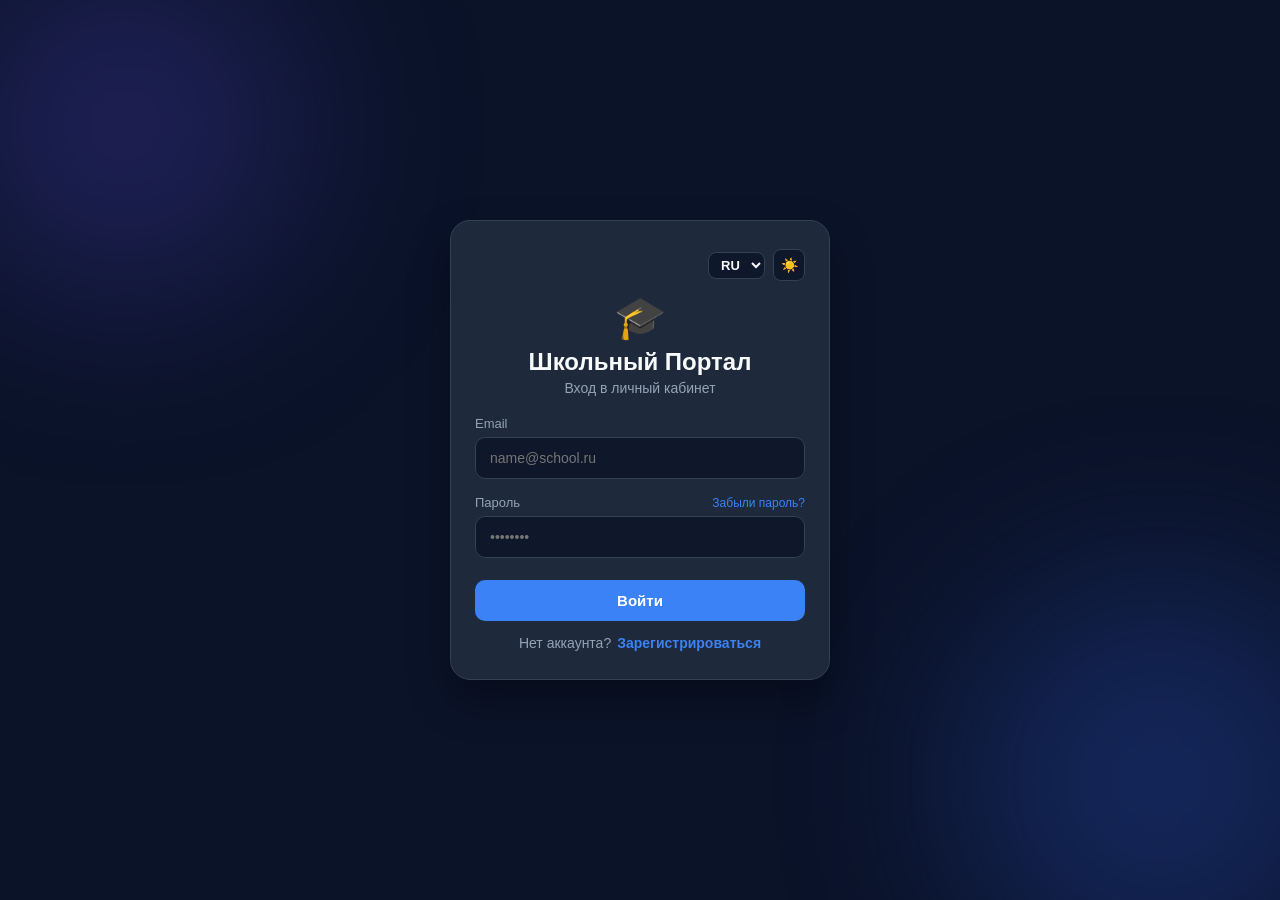
==== index.html @ 7a0bc153 "Refactor index.html for improved structure and functionality Updated the HTML structure for the scho" ====
<!DOCTYPE html>
<html lang="ru">
<head>
    <meta charset="UTF-8">
    <meta name="viewport" content="width=device-width, initial-scale=1.0">
    <title>Школьный Портал - Авторизация</title>
    <!-- Подключаем CSS файл -->
    <link rel="stylesheet" href="css/style.css">
</head>
<body class="dark-theme">

    <div class="auth-container">
        <div class="auth-card">
            
            <!-- Верхняя панель: Язык и Тема -->
            <div class="auth-top-bar">
                <select class="lang-select" id="langSelect">
                    <option value="ru">RU</option>
                    <option value="uz">UZ</option>
                </select>
                <button class="theme-toggle-btn" id="themeToggleBtn" type="button">☀️</button>
            </div>

            <!-- Блок ВХОДА -->
            <div id="loginBlock">
                <div class="auth-header">
                    <div class="academic-cap">🎓</div>
                    <h1>Школьный Портал</h1>
                    <p class="subtitle">Вход в личный кабинет</p>
                </div>

                <form class="auth-form" id="loginForm">
                    <div class="form-group">
                        <label for="loginEmail">Email</label>
                        <input type="email" id="loginEmail" class="input-text" placeholder="name@school.ru" required>
                    </div>

                    <div class="form-group">
                        <div class="label-row">
                            <label for="loginPassword">Пароль</label>
                            <a href="#" class="forgot-link">Забыли пароль?</a>
                        </div>
                        <input type="password" id="loginPassword" class="input-text" placeholder="••••••••" required>
                    </div>

                    <button type="submit" class="btn-submit">Войти</button>
                </form>

                <div class="auth-footer">
                    <span>Нет аккаунта?</span>
                    <a href="#" class="link-primary" id="showRegisterBtn">Зарегистрироваться</a>
                </div>
            </div>

            <!-- Блок РЕГИСТРАЦИИ (скрыт по умолчанию) -->
            <div id="registerBlock" class="hidden">
                <div class="auth-header">
                    <div class="academic-cap">🎓</div>
                    <h1>Школьный Портал</h1>
                    <p class="subtitle">Создайте новый аккаунт</p>
                </div>

                <form class="auth-form" id="registerForm">
                    <div class="form-group">
                        <label for="regName">Имя и Фамилия</label>
                        <input type="text" id="regName" class="input-text" placeholder="Иван Иванов" required>
                    </div>

                    <div class="form-group">
                        <label for="regEmail">Email</label>
                        <input type="email" id="regEmail" class="input-text" placeholder="name@school.ru" required>
                    </div>

                    <div class="form-group">
                        <label for="regPassword">Пароль</label>
                        <input type="password" id="regPassword" class="input-text" placeholder="••••••••" required>
                    </div>

                    <div class="form-group">
                        <label for="regRole">Ваша роль</label>
                        <select id="regRole" class="input-select select-role" required>
                            <option value="" disabled selected>Выберите вашу роль</option>
                            <option value="student">Ученик</option>
                            <option value="teacher">Учитель</option>
                        </select>
                    </div>

                    <button type="submit" class="btn-submit">Зарегистрироваться</button>
                </form>

                <div class="auth-footer">
                    <span>Уже есть аккаунт?</span>
                    <a href="#" class="link-primary" id="showLoginBtn">Войти</a>
                </div>
            </div>

        </div>
    </div>

</body>
</html>
---- css/style.css ----
/* ==========================================================================
   1. Переменные и система тем
   ========================================================================== */
body.light-theme {
    --bg-main: #f0f4f9;
    --gradient-1: #6366f1;
    --gradient-2: #3b82f6;
    --gradient-3: #93c5fd;
    --card-bg: rgba(255, 255, 255, 0.88);
    --card-border: rgba(255, 255, 255, 0.6);
    --text-main: #0f172a;
    --text-muted: #64748b;
    --accent-blue: #2563eb;
    --accent-hover: #1d4ed8;
    --holiday-red: #e11d48;
    --pill-bg: #ffffff;
    --input-bg: #f8fafc;
    --shadow: 0 20px 40px rgba(15, 23, 42, 0.08);
}

body.dark-theme {
    --bg-main: #0b1329;
    --gradient-1: #312e81;
    --gradient-2: #1e3a8a;
    --gradient-3: #1e1b4b;
    --card-bg: #1e293b;
    --card-border: #334155;
    --text-main: #f8fafc;
    --text-muted: #94a3b8;
    --accent-blue: #3b82f6;
    --accent-hover: #60a5fa;
    --holiday-red: #fb7185;
    --pill-bg: #1e293b;
    --input-bg: #0f172a;
    --shadow: 0 20px 40px rgba(0, 0, 0, 0.35);
}

/* ==========================================================================
   2. Базовые сбросы
   ========================================================================== */
* {
    box-sizing: border-box;
    margin: 0;
    padding: 0;
    font-family: -apple-system, BlinkMacSystemFont, "Segoe UI", Roboto, sans-serif;
}

body {
    background-color: var(--bg-main);
    color: var(--text-main);
    min-height: 100vh;
    display: flex;
    justify-content: center;
    align-items: center;
    position: relative;
    overflow-x: hidden;
    transition: background-color 0.3s ease, color 0.3s ease;
}

/* Фон с размытыми кругами */
body::before,
body::after {
    content: '';
    position: fixed;
    border-radius: 50%;
    filter: blur(90px);
    z-index: -1;
    opacity: 0.5;
}

body::before {
    width: 350px;
    height: 350px;
    background: var(--gradient-1);
    top: -50px;
    left: -50px;
}

body::after {
    width: 400px;
    height: 400px;
    background: var(--gradient-2);
    bottom: -80px;
    right: -80px;
}

.hidden { 
    display: none !important; 
}

/* ==========================================================================
   3. Страница Авторизации / Регистрации
   ========================================================================== */
.auth-container {
    width: 100%;
    max-width: 420px;
    padding: 20px;
}

.auth-card {
    background: var(--card-bg);
    border: 1px solid var(--card-border);
    border-radius: 20px;
    padding: 28px 24px;
    box-shadow: var(--shadow);
    backdrop-filter: blur(16px);
    -webkit-backdrop-filter: blur(16px);
    transition: background 0.3s ease, border-color 0.3s ease;
}

/* Верхняя панель (Переключатель языков и темы) */
.auth-top-bar {
    display: flex;
    justify-content: flex-end;
    align-items: center;
    gap: 8px;
    margin-bottom: 12px;
}

.lang-select {
    background: var(--input-bg);
    color: var(--text-main);
    border: 1px solid var(--card-border);
    border-radius: 8px;
    padding: 4px 8px;
    font-size: 13px;
    font-weight: 600;
    outline: none;
    cursor: pointer;
}

.theme-btn, .theme-toggle-btn {
    background: var(--input-bg);
    border: 1px solid var(--card-border);
    border-radius: 8px;
    width: 32px;
    height: 32px;
    display: flex;
    align-items: center;
    justify-content: center;
    cursor: pointer;
    font-size: 14px;
    color: var(--text-main);
    transition: background 0.2s;
}

.theme-btn:hover, .theme-toggle-btn:hover {
    opacity: 0.8;
}

/* Заголовок авторизации */
.auth-header {
    text-align: center;
    margin-bottom: 20px;
}

.academic-cap, .school-logo {
    font-size: 42px;
    margin-bottom: 6px;
}

.auth-header h1, .auth-header h2 {
    font-size: 24px;
    font-weight: 700;
    margin-bottom: 4px;
    color: var(--text-main);
}

.subtitle, .auth-header p {
    color: var(--text-muted);
    font-size: 14px;
}

/* Формы и Поля ввода */
.auth-form {
    display: flex;
    flex-direction: column;
    gap: 16px;
}

.form-group {
    display: flex;
    flex-direction: column;
    gap: 6px;
}

.form-group label {
    font-size: 13px;
    color: var(--text-muted);
    font-weight: 500;
}

.label-with-link, .label-row {
    display: flex;
    justify-content: space-between;
    align-items: center;
}

.forgot-link, .link-secondary {
    color: var(--accent-blue);
    font-size: 12px;
    text-decoration: none;
}

.forgot-link:hover, .link-secondary:hover {
    text-decoration: underline;
}

.input-text, .input-select, select.select-role {
    width: 100%;
    padding: 12px 14px;
    background: var(--input-bg);
    border: 1px solid var(--card-border);
    border-radius: 10px;
    color: var(--text-main);
    font-size: 14px;
    outline: none;
    transition: border-color 0.2s, box-shadow 0.2s;
}

.input-text:focus, .input-select:focus, select.select-role:focus {
    border-color: var(--accent-blue);
    box-shadow: 0 0 0 3px rgba(59, 130, 246, 0.2);
}

/* Кнопка */
.btn-submit, .btn-primary {
    width: 100%;
    padding: 12px;
    background-color: var(--accent-blue);
    color: #ffffff;
    font-size: 15px;
    font-weight: 700;
    border: none;
    border-radius: 10px;
    cursor: pointer;
    text-align: center;
    transition: background 0.2s, transform 0.1s;
    margin-top: 6px;
}

.btn-submit:hover, .btn-primary:hover {
    background-color: var(--accent-hover);
}

.btn-submit:active, .btn-primary:active {
    transform: scale(0.98);
}

/* Подвал формы */
.auth-footer, .auth-toggle {
    text-align: center;
    margin-top: 14px;
    font-size: 14px;
    color: var(--text-muted);
    display: flex;
    justify-content: center;
    gap: 6px;
}

.auth-footer a, .link-primary {
    color: var(--accent-blue);
    text-decoration: none;
    font-weight: 600;
}

.auth-footer a:hover, .link-primary:hover {
    text-decoration: underline;
}

/* Ошибки и уведомления */
.auth-message {
    padding: 12px;
    border-radius: 10px;
    font-size: 13px;
    text-align: center;
    margin-bottom: 16px;
    font-weight: 500;
}

.auth-message.error {
    background: rgba(239, 68, 68, 0.15);
    border: 1px solid #ef4444;
    color: #fca5a5;
}

.auth-message.success {
    background: rgba(34, 197, 94, 0.15);
    border: 1px solid #22c55e;
    color: #86efac;
}

/* ==========================================================================
   4. Главный Лейаут Приложения (Дашборд)
   ========================================================================== */
.app-layout {
    width: 100%;
    max-width: 650px;
    min-height: 100vh;
    background: var(--card-bg);
    backdrop-filter: blur(16px);
    -webkit-backdrop-filter: blur(16px);
    display: flex;
    flex-direction: column;
    box-shadow: var(--shadow);
    border-left: 1px solid var(--card-border);
    border-right: 1px solid var(--card-border);
}

.app-header {
    padding: 20px 24px;
    display: flex;
    justify-content: space-between;
    align-items: center;
    border-bottom: 1px solid var(--card-border);
}

.user-profile {
    display: flex;
    align-items: center;
    gap: 14px;
}

.avatar {
    width: 48px;
    height: 48px;
    border-radius: 50%;
    background: var(--accent-blue);
    color: #fff;
    display: flex;
    align-items: center;
    justify-content: center;
    font-weight: bold;
    font-size: 1.1rem;
}

.user-details h2 { font-size: 1.2rem; }
.role-badge { font-size: 0.85rem; color: var(--text-muted); }

.header-actions {
    display: flex;
    align-items: center;
    gap: 12px;
}

.lang-dropdown {
    padding: 6px 10px;
    border-radius: 10px;
    border: 1px solid var(--card-border);
    background: var(--input-bg);
    color: var(--text-main);
    cursor: pointer;
    font-weight: bold;
    font-size: 0.9rem;
    outline: none;
}

.icon-btn {
    border: none;
    background: none;
    font-size: 1.3rem;
    cursor: pointer;
}

/* Календарь */
.calendar-section {
    padding: 20px 24px;
    border-bottom: 1px solid var(--card-border);
}

.calendar-header {
    display: flex;
    justify-content: space-between;
    align-items: center;
    margin-bottom: 16px;
    padding: 0 8px;
}

.nav-arrow-btn {
    background: rgba(37, 99, 235, 0.1);
    color: var(--accent-blue);
    border: 1px solid var(--card-border);
    font-size: 1.6rem;
    font-weight: bold;
    width: 42px;
    height: 42px;
    border-radius: 50%;
    cursor: pointer;
    display: flex;
    align-items: center;
    justify-content: center;
    transition: all 0.2s ease;
}

.nav-arrow-btn:hover {
    background: var(--accent-blue);
    color: #ffffff;
}

.calendar-days {
    display: flex;
    justify-content: space-between;
    align-items: center;
    margin-bottom: 18px;
}

.day-col {
    display: flex;
    flex-direction: column;
    align-items: center;
    gap: 8px;
    width: 40px;
    cursor: pointer;
}

.day-name { font-size: 0.95rem; color: var(--text-muted); }
.day-num { font-size: 1.15rem; font-weight: 600; color: var(--text-main); }

.day-num.is-red,
.day-col .day-num.is-red {
    color: var(--holiday-red);
    font-weight: 700;
}

.day-col.active .day-num {
    background: var(--accent-blue);
    color: #ffffff;
    width: 40px;
    height: 40px;
    border-radius: 50%;
    display: flex;
    align-items: center;
    justify-content: center;
    font-weight: bold;
    box-shadow: 0 4px 10px rgba(37, 99, 235, 0.3);
}

.calendar-controls {
    display: flex;
    justify-content: space-between;
    align-items: center;
}

.cal-pill {
    background: var(--pill-bg);
    border: 1px solid var(--card-border);
    padding: 10px 20px;
    border-radius: 14px;
    font-weight: 600;
    color: var(--text-main);
    cursor: pointer;
    box-shadow: 0 2px 6px rgba(0,0,0,0.04);
}

/* Контент и Карточки */
.app-content {
    flex: 1;
    padding: 24px;
    padding-bottom: 90px;
}

.card-list {
    display: flex;
    flex-direction: column;
    gap: 14px;
}

.card {
    background: var(--pill-bg);
    padding: 18px;
    border-radius: 18px;
    border: 1px solid var(--card-border);
}

.lesson-card, .grade-card {
    display: flex;
    align-items: center;
    gap: 16px;
}

.lesson-num {
    width: 36px;
    height: 36px;
    background: var(--input-bg);
    color: var(--accent-blue);
    border-radius: 50%;
    display: flex;
    align-items: center;
    justify-content: center;
    font-weight: bold;
}

.grade-badge {
    width: 44px;
    height: 44px;
    border-radius: 50%;
    background: var(--accent-blue);
    color: #ffffff;
    display: flex;
    align-items: center;
    justify-content: center;
    font-size: 1.2rem;
    font-weight: bold;
}

.grade-badge.status-b { background-color: #f59e0b; color: #ffffff; }
.grade-badge.status-p { background-color: #ef4444; color: #ffffff; }

.grade-reason, .grade-date {
    font-size: 0.85rem;
    color: var(--text-muted);
}

/* Нижнее меню */
.bottom-nav {
    position: fixed;
    bottom: 0;
    width: 100%;
    max-width: 650px;
    height: 70px;
    background: var(--card-bg);
    backdrop-filter: blur(16px);
    -webkit-backdrop-filter: blur(16px);
    border-top: 1px solid var(--card-border);
    display: flex;
    justify-content: space-around;
    align-items: center;
}

.nav-item {
    border: none;
    background: none;
    display: flex;
    flex-direction: column;
    align-items: center;
    gap: 4px;
    color: var(--text-muted);
    cursor: pointer;
}

.nav-item.active { color: var(--accent-blue); }

@media (min-width: 768px) {
    .app-layout {
        min-height: calc(100vh - 40px);
        margin: 20px auto;
        border-radius: 24px;
        overflow: hidden;
        border: 1px solid var(--card-border);
    }
    .bottom-nav {
        max-width: 650px;
        border-radius: 0 0 24px 24px;
    }
}
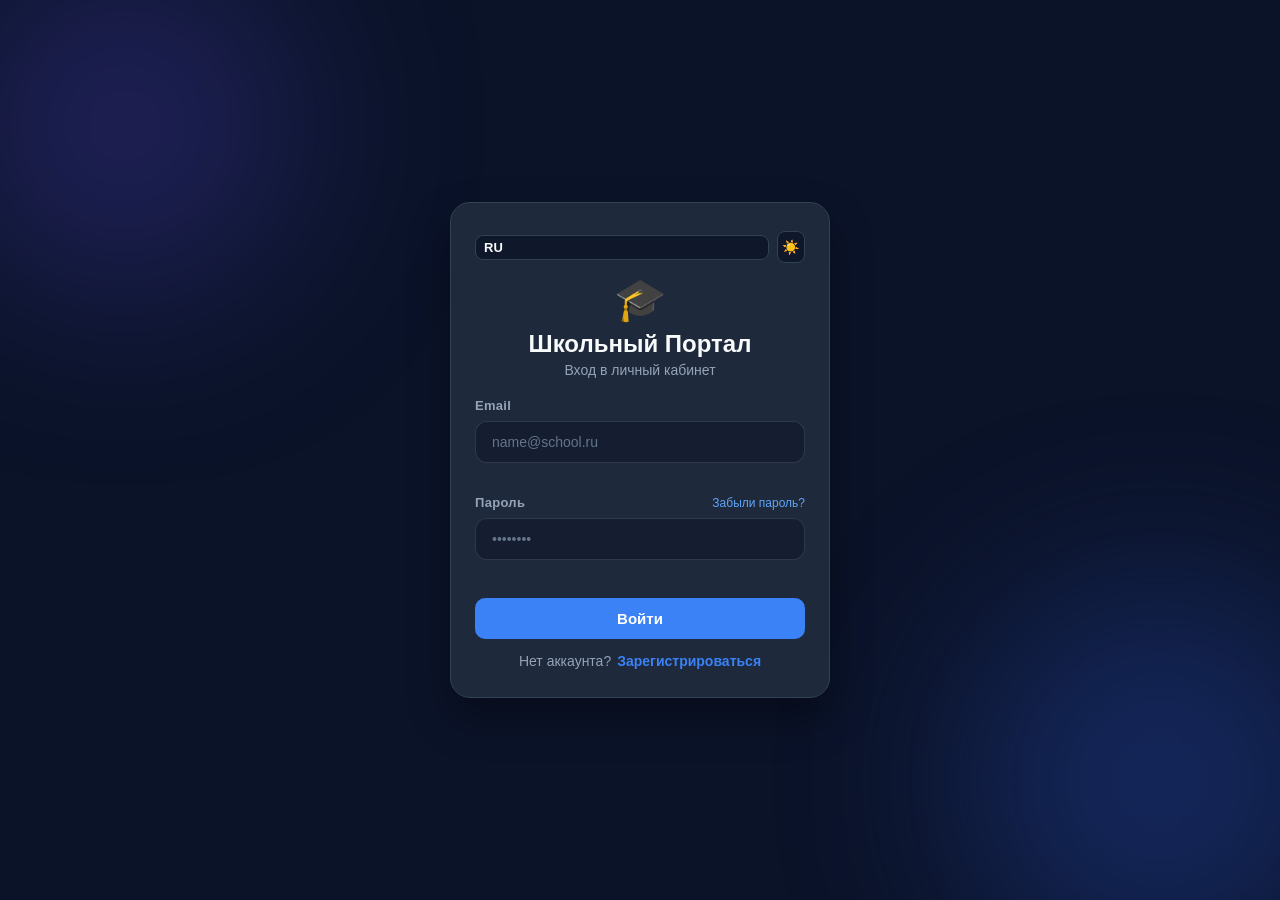
==== commit f54e37ea: "Fix HTML formatting and add JavaScript inclusion" ====
--- a/index.html
+++ b/index.html
@@ -97,5 +97,7 @@
         </div>
     </div>
 
+<!-- Подключаем JavaScript перед закрытием body -->
+    <script src="script.js"></script>
 </body>
 </html>
--- a/css/style.css
+++ b/css/style.css
@@ -553,3 +553,98 @@
         border-radius: 0 0 24px 24px;
     }
 }
+/* ==========================================================================
+   Дизайн полей ввода (Input, Select, Label)
+   ========================================================================== */
+
+/* 1. Обёртка поля и подпись (Label) */
+.form-group {
+    display: flex;
+    flex-direction: column;
+    gap: 8px;
+    margin-bottom: 16px;
+    text-align: left;
+}
+
+.form-group label {
+    font-size: 13px;
+    font-weight: 600;
+    color: #94a3b8; /* Приятный серый цвет */
+    letter-spacing: 0.3px;
+}
+
+/* Строка с Забыли пароль? */
+.label-row {
+    display: flex;
+    justify-content: space-between;
+    align-items: center;
+}
+
+.forgot-link {
+    font-size: 12px;
+    color: #60a5fa;
+    text-decoration: none;
+    font-weight: 500;
+    transition: color 0.2s ease;
+}
+
+.forgot-link:hover {
+    color: #93c5fd;
+    text-decoration: underline;
+}
+
+/* 2. Стиль самих полей (Input & Select) */
+input[type="text"],
+input[type="email"],
+input[type="password"],
+select {
+    width: 100%;
+    padding: 12px 16px;
+    background-color: rgba(15, 23, 42, 0.6); /* Полупрозрачный темный фон */
+    border: 1px solid rgba(255, 255, 255, 0.12); /* Тонкая аккуратная рамка */
+    border-radius: 12px;
+    color: #f8fafc; /* Светлый текст */
+    font-size: 14px;
+    outline: none;
+    box-sizing: border-box;
+    transition: all 0.25s ease;
+}
+
+/* Стиль плейсхолдера (подсказки внутри) */
+input::placeholder {
+    color: #64748b;
+}
+
+/* 3. Эффект при клике / фокусе */
+input[type="text"]:focus,
+input[type="email"]:focus,
+input[type="password"]:focus,
+select:focus {
+    border-color: #3b82f6; /* Синяя рамка при клике */
+    background-color: rgba(15, 23, 42, 0.85);
+    box-shadow: 0 0 0 4px rgba(59, 130, 246, 0.25); /* Мягкое свечение */
+}
+
+/* 4. Исправление уродливого автозаполнения браузера (Autofill Fix) */
+input:-webkit-autofill,
+input:-webkit-autofill:hover, 
+input:-webkit-autofill:focus {
+    -webkit-text-fill-color: #f8fafc !important;
+    -webkit-box-shadow: 0 0 0px 1000px #0f172a inset !important;
+    transition: background-color 5000s ease-in-out 0s;
+}
+
+/* 5. Стиль для выпадающего списка (Select) */
+select {
+    cursor: pointer;
+    appearance: none; /* Убираем стандартную стрелку браузера */
+    background-image: url("data:image/svg+xml,%3Csvg xmlns='http://www.w3.org/2000/svg' width='16' height='16' viewBox='0 0 24 24' fill='none' stroke='%94a3b8' stroke-width='2' stroke-linecap='round' stroke-linejoin='round'%3E%3Cpolyline points='6 9 12 15 18 9'%3E%3C/polyline%3E%3C/svg%3E");
+    background-repeat: no-repeat;
+    background-position: right 14px center;
+    padding-right: 40px;
+}
+
+select option {
+    background-color: #0f172a;
+    color: #f8fafc;
+}
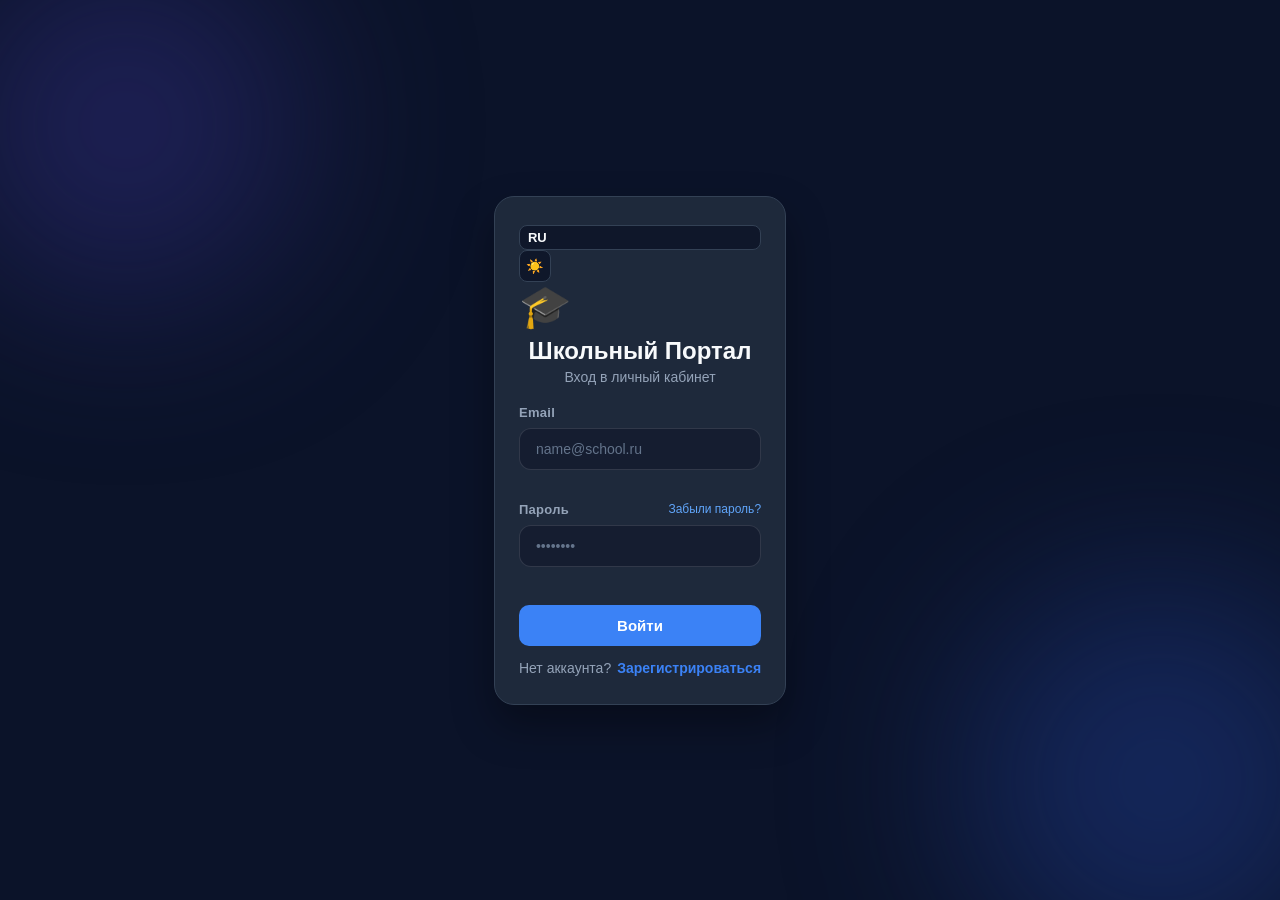
==== commit b353855a: "Update index.html" ====
--- a/index.html
+++ b/index.html
@@ -3,101 +3,220 @@
 <head>
     <meta charset="UTF-8">
     <meta name="viewport" content="width=device-width, initial-scale=1.0">
-    <title>Школьный Портал - Авторизация</title>
-    <!-- Подключаем CSS файл -->
+    <title>Школьный Портал</title>
     <link rel="stylesheet" href="css/style.css">
 </head>
 <body class="dark-theme">
 
-    <div class="auth-container">
-        <div class="auth-card">
-            
-            <!-- Верхняя панель: Язык и Тема -->
-            <div class="auth-top-bar">
-                <select class="lang-select" id="langSelect">
-                    <option value="ru">RU</option>
-                    <option value="uz">UZ</option>
-                </select>
-                <button class="theme-toggle-btn" id="themeToggleBtn" type="button">☀️</button>
-            </div>
-
-            <!-- Блок ВХОДА -->
-            <div id="loginBlock">
-                <div class="auth-header">
-                    <div class="academic-cap">🎓</div>
-                    <h1>Школьный Портал</h1>
-                    <p class="subtitle">Вход в личный кабинет</p>
-                </div>
-
-                <form class="auth-form" id="loginForm">
-                    <div class="form-group">
-                        <label for="loginEmail">Email</label>
-                        <input type="email" id="loginEmail" class="input-text" placeholder="name@school.ru" required>
+    <div class="auth-card">
+        <!-- Верхняя панель: Переключатель языка и темы -->
+        <div class="top-bar">
+            <select id="langSelect" class="lang-select">
+                <option value="ru">RU</option>
+                <option value="uz">UZ</option>
+                <option value="en">EN</option>
+            </select>
+            <button id="themeToggle" class="theme-btn" type="button">☀️</button>
+        </div>
+
+        <!-- Иконка шапки -->
+        <div class="academic-cap">🎓</div>
+
+        <!-- ================= БЛОК ВХОДА ================= -->
+        <div id="loginBlock">
+            <div class="auth-header">
+                <h1 id="loginTitle">Школьный Портал</h1>
+                <p id="loginSubtitle" class="subtitle">Вход в личный кабинет</p>
+            </div>
+
+            <form id="loginForm" class="auth-form">
+                <div class="form-group">
+                    <label id="lblLoginEmail" for="loginEmail">Email</label>
+                    <input type="email" id="loginEmail" placeholder="name@school.ru" required>
+                </div>
+
+                <div class="form-group">
+                    <div class="label-row">
+                        <label id="lblLoginPassword" for="loginPassword">Пароль</label>
+                        <a href="#" id="forgotLink" class="forgot-link">Забыли пароль?</a>
                     </div>
-
-                    <div class="form-group">
-                        <div class="label-row">
-                            <label for="loginPassword">Пароль</label>
-                            <a href="#" class="forgot-link">Забыли пароль?</a>
-                        </div>
-                        <input type="password" id="loginPassword" class="input-text" placeholder="••••••••" required>
-                    </div>
-
-                    <button type="submit" class="btn-submit">Войти</button>
-                </form>
-
-                <div class="auth-footer">
-                    <span>Нет аккаунта?</span>
-                    <a href="#" class="link-primary" id="showRegisterBtn">Зарегистрироваться</a>
-                </div>
-            </div>
-
-            <!-- Блок РЕГИСТРАЦИИ (скрыт по умолчанию) -->
-            <div id="registerBlock" class="hidden">
-                <div class="auth-header">
-                    <div class="academic-cap">🎓</div>
-                    <h1>Школьный Портал</h1>
-                    <p class="subtitle">Создайте новый аккаунт</p>
-                </div>
-
-                <form class="auth-form" id="registerForm">
-                    <div class="form-group">
-                        <label for="regName">Имя и Фамилия</label>
-                        <input type="text" id="regName" class="input-text" placeholder="Иван Иванов" required>
-                    </div>
-
-                    <div class="form-group">
-                        <label for="regEmail">Email</label>
-                        <input type="email" id="regEmail" class="input-text" placeholder="name@school.ru" required>
-                    </div>
-
-                    <div class="form-group">
-                        <label for="regPassword">Пароль</label>
-                        <input type="password" id="regPassword" class="input-text" placeholder="••••••••" required>
-                    </div>
-
-                    <div class="form-group">
-                        <label for="regRole">Ваша роль</label>
-                        <select id="regRole" class="input-select select-role" required>
-                            <option value="" disabled selected>Выберите вашу роль</option>
-                            <option value="student">Ученик</option>
-                            <option value="teacher">Учитель</option>
-                        </select>
-                    </div>
-
-                    <button type="submit" class="btn-submit">Зарегистрироваться</button>
-                </form>
-
-                <div class="auth-footer">
-                    <span>Уже есть аккаунт?</span>
-                    <a href="#" class="link-primary" id="showLoginBtn">Войти</a>
-                </div>
-            </div>
-
+                    <input type="password" id="loginPassword" placeholder="••••••••" required>
+                </div>
+
+                <button type="submit" id="btnLogin" class="btn-primary">Войти</button>
+            </form>
+
+            <div class="auth-footer">
+                <span id="noAccountText">Нет аккаунта?</span>
+                <a href="#" id="toRegisterLink" class="link-action">Зарегистрироваться</a>
+            </div>
+        </div>
+
+        <!-- ================= БЛОК РЕГИСТРАЦИИ ================= -->
+        <div id="registerBlock" class="hidden">
+            <div class="auth-header">
+                <h1 id="regTitle">Школьный Портал</h1>
+                <p id="regSubtitle" class="subtitle">Создайте новый аккаунт</p>
+            </div>
+
+            <form id="registerForm" class="auth-form">
+                <div class="form-group">
+                    <label id="lblRegName" for="regName">Имя и Фамилия</label>
+                    <input type="text" id="regName" placeholder="Иван Иванов" required>
+                </div>
+
+                <div class="form-group">
+                    <label id="lblRegEmail" for="regEmail">Email</label>
+                    <input type="email" id="regEmail" placeholder="name@school.ru" required>
+                </div>
+
+                <div class="form-group">
+                    <label id="lblRegPassword" for="regPassword">Пароль</label>
+                    <input type="password" id="regPassword" placeholder="••••••••" required>
+                </div>
+
+                <div class="form-group">
+                    <label id="lblRegRole" for="regRole">Ваша роль</label>
+                    <select id="regRole" required>
+                        <option value="" disabled selected id="optRoleDefault">Выберите вашу роль</option>
+                        <option value="student" id="optRoleStudent">Ученик</option>
+                        <option value="teacher" id="optRoleTeacher">Учитель</option>
+                    </select>
+                </div>
+
+                <button type="submit" id="btnRegister" class="btn-primary">Зарегистрироваться</button>
+            </form>
+
+            <div class="auth-footer">
+                <span id="hasAccountText">Уже есть аккаунт?</span>
+                <a href="#" id="toLoginLink" class="link-action">Войти</a>
+            </div>
         </div>
     </div>
 
-<!-- Подключаем JavaScript перед закрытием body -->
-    <script src="script.js"></script>
+    <!-- Встроенная логика переключений и языков (без ошибки 404) -->
+    <script>
+        const translations = {
+            ru: {
+                loginSubtitle: "Вход в личный кабинет",
+                regSubtitle: "Создайте новый аккаунт",
+                lblEmail: "Email",
+                lblPassword: "Пароль",
+                forgot: "Забыли пароль?",
+                btnLogin: "Войти",
+                noAccount: "Нет аккаунта?",
+                toRegister: "Зарегистрироваться",
+                lblName: "Имя и Фамилия",
+                lblRole: "Ваша роль",
+                optRoleDefault: "Выберите вашу роль",
+                optRoleStudent: "Ученик",
+                optRoleTeacher: "Учитель",
+                btnRegister: "Зарегистрироваться",
+                hasAccount: "Уже есть аккаунт?",
+                toLogin: "Войти"
+            },
+            uz: {
+                loginSubtitle: "Shaxsiy kabinetga kirish",
+                regSubtitle: "Yangi hisob yarating",
+                lblEmail: "Email",
+                lblPassword: "Parol",
+                forgot: "Parolni unutdingizmi?",
+                btnLogin: "Kirish",
+                noAccount: "Hisobingiz yo'qmi?",
+                toRegister: "Ro'yxatdan o'tish",
+                lblName: "Ism va Familiya",
+                lblRole: "Sizning rolingiz",
+                optRoleDefault: "Rolingizni tanlang",
+                optRoleStudent: "O'quvchi",
+                optRoleTeacher: "O'qituvchi",
+                btnRegister: "Ro'yxatdan o'tish",
+                hasAccount: "Hisobingiz bormi?",
+                toLogin: "Kirish"
+            },
+            en: {
+                loginSubtitle: "Log in to your account",
+                regSubtitle: "Create a new account",
+                lblEmail: "Email",
+                lblPassword: "Password",
+                forgot: "Forgot password?",
+                btnLogin: "Sign In",
+                noAccount: "Don't have an account?",
+                toRegister: "Sign Up",
+                lblName: "Full Name",
+                lblRole: "Your Role",
+                optRoleDefault: "Select your role",
+                optRoleStudent: "Student",
+                optRoleTeacher: "Teacher",
+                btnRegister: "Sign Up",
+                hasAccount: "Already have an account?",
+                toLogin: "Sign In"
+            }
+        };
+
+        document.addEventListener('DOMContentLoaded', () => {
+            const loginBlock = document.getElementById('loginBlock');
+            const registerBlock = document.getElementById('registerBlock');
+            const toRegisterLink = document.getElementById('toRegisterLink');
+            const toLoginLink = document.getElementById('toLoginLink');
+            const forgotLink = document.getElementById('forgotLink');
+            const langSelect = document.getElementById('langSelect');
+            const themeToggle = document.getElementById('themeToggle');
+
+            // Переключение между Входом и Регистрацией
+            toRegisterLink.addEventListener('click', (e) => {
+                e.preventDefault();
+                loginBlock.classList.add('hidden');
+                registerBlock.classList.remove('hidden');
+            });
+
+            toLoginLink.addEventListener('click', (e) => {
+                e.preventDefault();
+                registerBlock.classList.add('hidden');
+                loginBlock.classList.remove('hidden');
+            });
+
+            // Забыли пароль
+            forgotLink.addEventListener('click', (e) => {
+                e.preventDefault();
+                const email = document.getElementById('loginEmail').value;
+                if (email) {
+                    alert('Ссылка для восстановления отправлена на: ' + email);
+                } else {
+                    alert('Введите ваш Email');
+                }
+            });
+
+            // Переключение языка (RU / UZ / EN)
+            langSelect.addEventListener('change', (e) => {
+                const lang = e.target.value;
+                const t = translations[lang];
+
+                document.getElementById('loginSubtitle').textContent = t.loginSubtitle;
+                document.getElementById('regSubtitle').textContent = t.regSubtitle;
+                document.getElementById('lblLoginEmail').textContent = t.lblEmail;
+                document.getElementById('lblRegEmail').textContent = t.lblEmail;
+                document.getElementById('lblLoginPassword').textContent = t.lblPassword;
+                document.getElementById('lblRegPassword').textContent = t.lblPassword;
+                document.getElementById('forgotLink').textContent = t.forgot;
+                document.getElementById('btnLogin').textContent = t.btnLogin;
+                document.getElementById('noAccountText').textContent = t.noAccount;
+                document.getElementById('toRegisterLink').textContent = t.toRegister;
+                document.getElementById('lblRegName').textContent = t.lblName;
+                document.getElementById('lblRegRole').textContent = t.lblRole;
+                document.getElementById('optRoleDefault').textContent = t.optRoleDefault;
+                document.getElementById('optRoleStudent').textContent = t.optRoleStudent;
+                document.getElementById('optRoleTeacher').textContent = t.optRoleTeacher;
+                document.getElementById('btnRegister').textContent = t.btnRegister;
+                document.getElementById('hasAccountText').textContent = t.hasAccount;
+                document.getElementById('toLoginLink').textContent = t.toLogin;
+            });
+
+            // Переключение темы
+            themeToggle.addEventListener('click', () => {
+                document.body.classList.toggle('light-theme');
+                themeToggle.textContent = document.body.classList.contains('light-theme') ? '🌙' : '☀️';
+            });
+        });
+    </script>
 </body>
 </html>
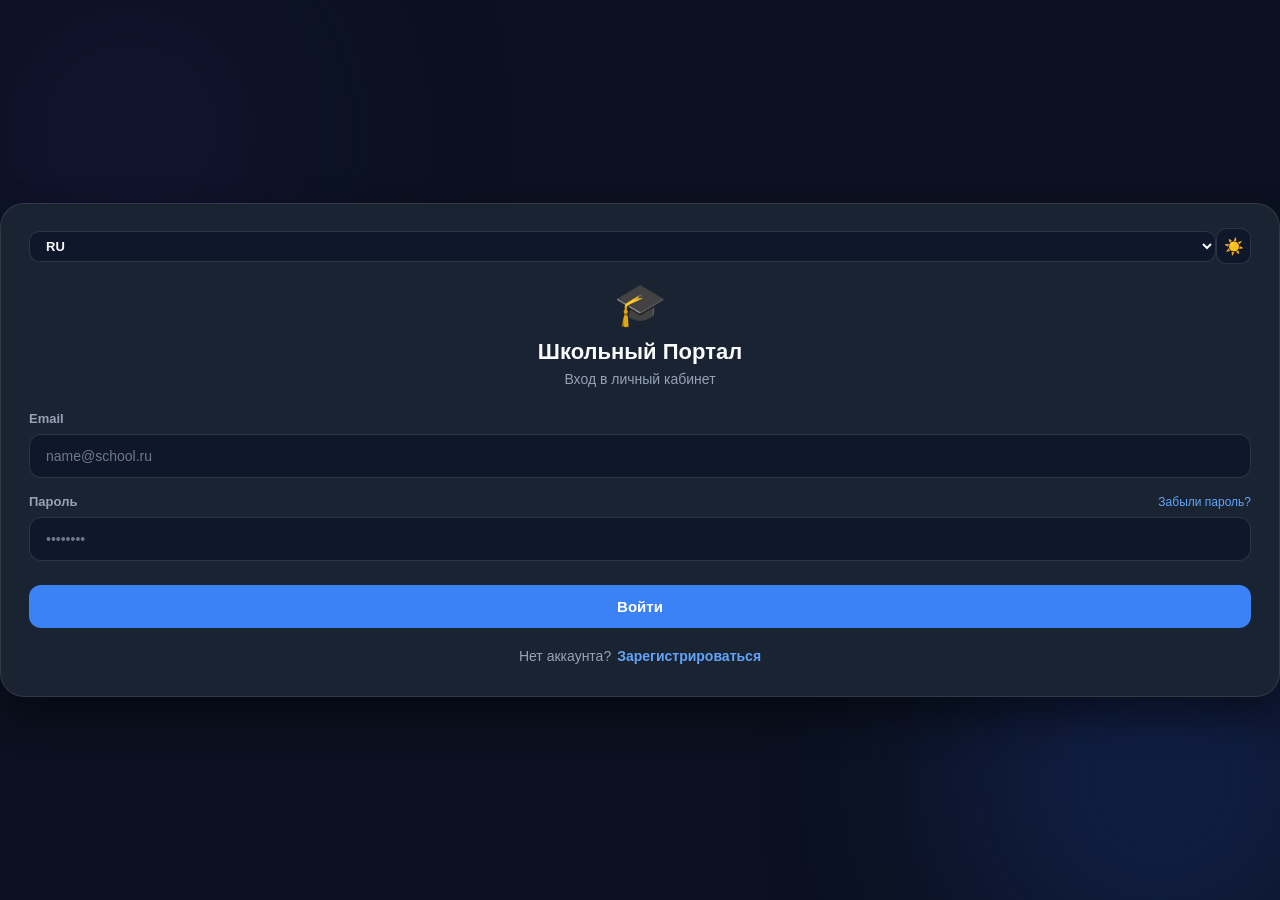
==== commit 0a9e2755: "Update index.html" ====
--- a/index.html
+++ b/index.html
@@ -5,6 +5,7 @@
     <meta name="viewport" content="width=device-width, initial-scale=1.0">
     <title>Школьный Портал</title>
     <link rel="stylesheet" href="css/style.css">
+    <link rel="icon" href="data:,">
 </head>
 <body class="dark-theme">
 
--- a/css/style.css
+++ b/css/style.css
@@ -1,42 +1,48 @@
 /* ==========================================================================
-   1. Переменные и система тем
+   1. Система переменных и Темы (Light & Dark)
    ========================================================================== */
 body.light-theme {
     --bg-main: #f0f4f9;
     --gradient-1: #6366f1;
     --gradient-2: #3b82f6;
-    --gradient-3: #93c5fd;
-    --card-bg: rgba(255, 255, 255, 0.88);
-    --card-border: rgba(255, 255, 255, 0.6);
+    --card-bg: rgba(255, 255, 255, 0.95);
+    --card-border: rgba(0, 0, 0, 0.08);
     --text-main: #0f172a;
     --text-muted: #64748b;
     --accent-blue: #2563eb;
     --accent-hover: #1d4ed8;
+    --link-color: #2563eb;
     --holiday-red: #e11d48;
     --pill-bg: #ffffff;
     --input-bg: #f8fafc;
+    --input-border: #cbd5e1;
     --shadow: 0 20px 40px rgba(15, 23, 42, 0.08);
+    --autofill-bg: #e8f0fe;
+    --autofill-text: #0f172a;
 }
 
 body.dark-theme {
-    --bg-main: #0b1329;
-    --gradient-1: #312e81;
+    --bg-main: #0b1120;
+    --gradient-1: #1e1b4b;
     --gradient-2: #1e3a8a;
-    --gradient-3: #1e1b4b;
-    --card-bg: #1e293b;
-    --card-border: #334155;
+    --card-bg: #1a2332;
+    --card-border: rgba(255, 255, 255, 0.1);
     --text-main: #f8fafc;
     --text-muted: #94a3b8;
     --accent-blue: #3b82f6;
-    --accent-hover: #60a5fa;
+    --accent-hover: #2563eb;
+    --link-color: #60a5fa;
     --holiday-red: #fb7185;
     --pill-bg: #1e293b;
     --input-bg: #0f172a;
-    --shadow: 0 20px 40px rgba(0, 0, 0, 0.35);
+    --input-border: rgba(255, 255, 255, 0.12);
+    --shadow: 0 20px 40px rgba(0, 0, 0, 0.45);
+    --autofill-bg: #0f172a;
+    --autofill-text: #f8fafc;
 }
 
 /* ==========================================================================
-   2. Базовые сбросы
+   2. Базовый сброс и Фон
    ========================================================================== */
 * {
     box-sizing: border-box;
@@ -57,112 +63,117 @@
     transition: background-color 0.3s ease, color 0.3s ease;
 }
 
-/* Фон с размытыми кругами */
+/* Размытый фон */
 body::before,
 body::after {
     content: '';
     position: fixed;
     border-radius: 50%;
-    filter: blur(90px);
+    filter: blur(100px);
     z-index: -1;
-    opacity: 0.5;
+    opacity: 0.35;
 }
 
 body::before {
-    width: 350px;
-    height: 350px;
+    width: 380px;
+    height: 380px;
     background: var(--gradient-1);
-    top: -50px;
-    left: -50px;
+    top: -60px;
+    left: -60px;
 }
 
 body::after {
-    width: 400px;
-    height: 400px;
+    width: 420px;
+    height: 420px;
     background: var(--gradient-2);
-    bottom: -80px;
-    right: -80px;
-}
-
-.hidden { 
-    display: none !important; 
+    bottom: -90px;
+    right: -90px;
+}
+
+.hidden {
+    display: none !important;
 }
 
 /* ==========================================================================
-   3. Страница Авторизации / Регистрации
+   3. Карточка авторизации и верхняя панель
    ========================================================================== */
 .auth-container {
     width: 100%;
     max-width: 420px;
     padding: 20px;
+    display: flex;
+    justify-content: center;
 }
 
 .auth-card {
     background: var(--card-bg);
     border: 1px solid var(--card-border);
-    border-radius: 20px;
-    padding: 28px 24px;
+    border-radius: 24px;
+    padding: 24px 28px 32px 28px;
     box-shadow: var(--shadow);
     backdrop-filter: blur(16px);
     -webkit-backdrop-filter: blur(16px);
-    transition: background 0.3s ease, border-color 0.3s ease;
-}
-
-/* Верхняя панель (Переключатель языков и темы) */
-.auth-top-bar {
-    display: flex;
-    justify-content: flex-end;
-    align-items: center;
-    gap: 8px;
-    margin-bottom: 12px;
+    transition: background-color 0.3s ease, border-color 0.3s ease;
+    width: 100%;
+}
+
+/* Верхняя панель: Элементы распределены по бокам */
+.auth-top-bar, .top-bar {
+    display: flex;
+    justify-content: space-between;
+    align-items: center;
+    width: 100%;
+    margin-bottom: 16px;
 }
 
 .lang-select {
     background: var(--input-bg);
     color: var(--text-main);
-    border: 1px solid var(--card-border);
-    border-radius: 8px;
-    padding: 4px 8px;
+    border: 1px solid var(--input-border);
+    border-radius: 10px;
+    padding: 6px 12px;
     font-size: 13px;
     font-weight: 600;
     outline: none;
     cursor: pointer;
+    transition: border-color 0.2s ease;
 }
 
 .theme-btn, .theme-toggle-btn {
     background: var(--input-bg);
-    border: 1px solid var(--card-border);
-    border-radius: 8px;
-    width: 32px;
-    height: 32px;
+    border: 1px solid var(--input-border);
+    border-radius: 10px;
+    width: 36px;
+    height: 36px;
     display: flex;
     align-items: center;
     justify-content: center;
     cursor: pointer;
-    font-size: 14px;
+    font-size: 16px;
     color: var(--text-main);
-    transition: background 0.2s;
-}
-
-.theme-btn:hover, .theme-toggle-btn:hover {
-    opacity: 0.8;
-}
-
-/* Заголовок авторизации */
+    transition: border-color 0.2s ease;
+}
+
+.theme-btn:hover, .theme-toggle-btn:hover, .lang-select:hover {
+    border-color: var(--accent-blue);
+}
+
+/* Иконка и заголовки */
+.academic-cap, .school-logo {
+    font-size: 42px;
+    text-align: center;
+    margin-bottom: 10px;
+}
+
 .auth-header {
     text-align: center;
-    margin-bottom: 20px;
-}
-
-.academic-cap, .school-logo {
-    font-size: 42px;
+    margin-bottom: 24px;
+}
+
+.auth-header h1, .auth-header h2 {
+    font-size: 22px;
+    font-weight: 700;
     margin-bottom: 6px;
-}
-
-.auth-header h1, .auth-header h2 {
-    font-size: 24px;
-    font-weight: 700;
-    margin-bottom: 4px;
     color: var(--text-main);
 }
 
@@ -171,7 +182,9 @@
     font-size: 14px;
 }
 
-/* Формы и Поля ввода */
+/* ==========================================================================
+   4. Формы, поля ввода (Input) и ссылки
+   ========================================================================== */
 .auth-form {
     display: flex;
     flex-direction: column;
@@ -181,62 +194,92 @@
 .form-group {
     display: flex;
     flex-direction: column;
-    gap: 6px;
+    gap: 8px;
+    text-align: left;
 }
 
 .form-group label {
     font-size: 13px;
+    font-weight: 600;
     color: var(--text-muted);
+}
+
+.label-row, .label-with-link {
+    display: flex;
+    justify-content: space-between;
+    align-items: center;
+}
+
+.forgot-link, .link-secondary {
+    font-size: 12px;
+    color: var(--link-color);
+    text-decoration: none;
     font-weight: 500;
-}
-
-.label-with-link, .label-row {
-    display: flex;
-    justify-content: space-between;
-    align-items: center;
-}
-
-.forgot-link, .link-secondary {
-    color: var(--accent-blue);
-    font-size: 12px;
-    text-decoration: none;
 }
 
 .forgot-link:hover, .link-secondary:hover {
     text-decoration: underline;
 }
 
-.input-text, .input-select, select.select-role {
-    width: 100%;
-    padding: 12px 14px;
-    background: var(--input-bg);
-    border: 1px solid var(--card-border);
-    border-radius: 10px;
+/* Поля ввода */
+input[type="text"],
+input[type="email"],
+input[type="password"],
+.input-text,
+.input-select,
+select {
+    width: 100%;
+    padding: 13px 16px;
+    background-color: var(--input-bg);
+    border: 1px solid var(--input-border);
+    border-radius: 12px;
     color: var(--text-main);
     font-size: 14px;
     outline: none;
-    transition: border-color 0.2s, box-shadow 0.2s;
-}
-
-.input-text:focus, .input-select:focus, select.select-role:focus {
+    box-sizing: border-box;
+    transition: all 0.2s ease;
+}
+
+input::placeholder {
+    color: var(--text-muted);
+    opacity: 0.7;
+}
+
+input[type="text"]:focus,
+input[type="email"]:focus,
+input[type="password"]:focus,
+.input-text:focus,
+.input-select:focus,
+select:focus {
     border-color: var(--accent-blue);
-    box-shadow: 0 0 0 3px rgba(59, 130, 246, 0.2);
-}
-
-/* Кнопка */
+    box-shadow: 0 0 0 3px rgba(59, 130, 246, 0.25);
+}
+
+/* Оформление автозаполнения */
+input:-webkit-autofill,
+input:-webkit-autofill:hover,
+input:-webkit-autofill:focus {
+    -webkit-text-fill-color: var(--autofill-text) !important;
+    -webkit-box-shadow: 0 0 0px 1000px var(--autofill-bg) inset !important;
+    transition: background-color 5000s ease-in-out 0s;
+}
+
+/* ==========================================================================
+   5. Кнопки и Подвал карточки
+   ========================================================================== */
 .btn-submit, .btn-primary {
     width: 100%;
-    padding: 12px;
+    padding: 13px;
     background-color: var(--accent-blue);
     color: #ffffff;
     font-size: 15px;
-    font-weight: 700;
+    font-weight: 600;
     border: none;
-    border-radius: 10px;
+    border-radius: 12px;
     cursor: pointer;
     text-align: center;
-    transition: background 0.2s, transform 0.1s;
-    margin-top: 6px;
+    margin-top: 8px;
+    transition: background-color 0.2s ease, transform 0.1s ease;
 }
 
 .btn-submit:hover, .btn-primary:hover {
@@ -247,10 +290,9 @@
     transform: scale(0.98);
 }
 
-/* Подвал формы */
 .auth-footer, .auth-toggle {
     text-align: center;
-    margin-top: 14px;
+    margin-top: 20px;
     font-size: 14px;
     color: var(--text-muted);
     display: flex;
@@ -258,17 +300,17 @@
     gap: 6px;
 }
 
-.auth-footer a, .link-primary {
-    color: var(--accent-blue);
+.auth-footer a, .link-primary, .link-action {
+    color: var(--link-color);
     text-decoration: none;
     font-weight: 600;
 }
 
-.auth-footer a:hover, .link-primary:hover {
+.auth-footer a:hover, .link-primary:hover, .link-action:hover {
     text-decoration: underline;
 }
 
-/* Ошибки и уведомления */
+/* Сообщения об ошибках и успехе */
 .auth-message {
     padding: 12px;
     border-radius: 10px;
@@ -291,7 +333,7 @@
 }
 
 /* ==========================================================================
-   4. Главный Лейаут Приложения (Дашборд)
+   6. Дашборд (Календарь, Оценки, Меню)
    ========================================================================== */
 .app-layout {
     width: 100%;
@@ -326,7 +368,7 @@
     height: 48px;
     border-radius: 50%;
     background: var(--accent-blue);
-    color: #fff;
+    color: #ffffff;
     display: flex;
     align-items: center;
     justify-content: center;
@@ -337,32 +379,6 @@
 .user-details h2 { font-size: 1.2rem; }
 .role-badge { font-size: 0.85rem; color: var(--text-muted); }
 
-.header-actions {
-    display: flex;
-    align-items: center;
-    gap: 12px;
-}
-
-.lang-dropdown {
-    padding: 6px 10px;
-    border-radius: 10px;
-    border: 1px solid var(--card-border);
-    background: var(--input-bg);
-    color: var(--text-main);
-    cursor: pointer;
-    font-weight: bold;
-    font-size: 0.9rem;
-    outline: none;
-}
-
-.icon-btn {
-    border: none;
-    background: none;
-    font-size: 1.3rem;
-    cursor: pointer;
-}
-
-/* Календарь */
 .calendar-section {
     padding: 20px 24px;
     border-bottom: 1px solid var(--card-border);
@@ -373,17 +389,15 @@
     justify-content: space-between;
     align-items: center;
     margin-bottom: 16px;
-    padding: 0 8px;
 }
 
 .nav-arrow-btn {
     background: rgba(37, 99, 235, 0.1);
     color: var(--accent-blue);
     border: 1px solid var(--card-border);
-    font-size: 1.6rem;
-    font-weight: bold;
-    width: 42px;
-    height: 42px;
+    font-size: 1.4rem;
+    width: 38px;
+    height: 38px;
     border-radius: 50%;
     cursor: pointer;
     display: flex;
@@ -408,51 +422,28 @@
     display: flex;
     flex-direction: column;
     align-items: center;
-    gap: 8px;
+    gap: 6px;
     width: 40px;
     cursor: pointer;
 }
 
-.day-name { font-size: 0.95rem; color: var(--text-muted); }
-.day-num { font-size: 1.15rem; font-weight: 600; color: var(--text-main); }
-
-.day-num.is-red,
-.day-col .day-num.is-red {
-    color: var(--holiday-red);
-    font-weight: 700;
-}
+.day-name { font-size: 0.9rem; color: var(--text-muted); }
+.day-num { font-size: 1.1rem; font-weight: 600; color: var(--text-main); }
+
+.day-num.is-red { color: var(--holiday-red); font-weight: 700; }
 
 .day-col.active .day-num {
     background: var(--accent-blue);
     color: #ffffff;
-    width: 40px;
-    height: 40px;
+    width: 38px;
+    height: 38px;
     border-radius: 50%;
     display: flex;
     align-items: center;
     justify-content: center;
-    font-weight: bold;
     box-shadow: 0 4px 10px rgba(37, 99, 235, 0.3);
 }
 
-.calendar-controls {
-    display: flex;
-    justify-content: space-between;
-    align-items: center;
-}
-
-.cal-pill {
-    background: var(--pill-bg);
-    border: 1px solid var(--card-border);
-    padding: 10px 20px;
-    border-radius: 14px;
-    font-weight: 600;
-    color: var(--text-main);
-    cursor: pointer;
-    box-shadow: 0 2px 6px rgba(0,0,0,0.04);
-}
-
-/* Контент и Карточки */
 .app-content {
     flex: 1;
     padding: 24px;
@@ -478,40 +469,6 @@
     gap: 16px;
 }
 
-.lesson-num {
-    width: 36px;
-    height: 36px;
-    background: var(--input-bg);
-    color: var(--accent-blue);
-    border-radius: 50%;
-    display: flex;
-    align-items: center;
-    justify-content: center;
-    font-weight: bold;
-}
-
-.grade-badge {
-    width: 44px;
-    height: 44px;
-    border-radius: 50%;
-    background: var(--accent-blue);
-    color: #ffffff;
-    display: flex;
-    align-items: center;
-    justify-content: center;
-    font-size: 1.2rem;
-    font-weight: bold;
-}
-
-.grade-badge.status-b { background-color: #f59e0b; color: #ffffff; }
-.grade-badge.status-p { background-color: #ef4444; color: #ffffff; }
-
-.grade-reason, .grade-date {
-    font-size: 0.85rem;
-    color: var(--text-muted);
-}
-
-/* Нижнее меню */
 .bottom-nav {
     position: fixed;
     bottom: 0;
@@ -546,105 +503,9 @@
         margin: 20px auto;
         border-radius: 24px;
         overflow: hidden;
-        border: 1px solid var(--card-border);
     }
     .bottom-nav {
         max-width: 650px;
         border-radius: 0 0 24px 24px;
     }
 }
-/* ==========================================================================
-   Дизайн полей ввода (Input, Select, Label)
-   ========================================================================== */
-
-/* 1. Обёртка поля и подпись (Label) */
-.form-group {
-    display: flex;
-    flex-direction: column;
-    gap: 8px;
-    margin-bottom: 16px;
-    text-align: left;
-}
-
-.form-group label {
-    font-size: 13px;
-    font-weight: 600;
-    color: #94a3b8; /* Приятный серый цвет */
-    letter-spacing: 0.3px;
-}
-
-/* Строка с Забыли пароль? */
-.label-row {
-    display: flex;
-    justify-content: space-between;
-    align-items: center;
-}
-
-.forgot-link {
-    font-size: 12px;
-    color: #60a5fa;
-    text-decoration: none;
-    font-weight: 500;
-    transition: color 0.2s ease;
-}
-
-.forgot-link:hover {
-    color: #93c5fd;
-    text-decoration: underline;
-}
-
-/* 2. Стиль самих полей (Input & Select) */
-input[type="text"],
-input[type="email"],
-input[type="password"],
-select {
-    width: 100%;
-    padding: 12px 16px;
-    background-color: rgba(15, 23, 42, 0.6); /* Полупрозрачный темный фон */
-    border: 1px solid rgba(255, 255, 255, 0.12); /* Тонкая аккуратная рамка */
-    border-radius: 12px;
-    color: #f8fafc; /* Светлый текст */
-    font-size: 14px;
-    outline: none;
-    box-sizing: border-box;
-    transition: all 0.25s ease;
-}
-
-/* Стиль плейсхолдера (подсказки внутри) */
-input::placeholder {
-    color: #64748b;
-}
-
-/* 3. Эффект при клике / фокусе */
-input[type="text"]:focus,
-input[type="email"]:focus,
-input[type="password"]:focus,
-select:focus {
-    border-color: #3b82f6; /* Синяя рамка при клике */
-    background-color: rgba(15, 23, 42, 0.85);
-    box-shadow: 0 0 0 4px rgba(59, 130, 246, 0.25); /* Мягкое свечение */
-}
-
-/* 4. Исправление уродливого автозаполнения браузера (Autofill Fix) */
-input:-webkit-autofill,
-input:-webkit-autofill:hover, 
-input:-webkit-autofill:focus {
-    -webkit-text-fill-color: #f8fafc !important;
-    -webkit-box-shadow: 0 0 0px 1000px #0f172a inset !important;
-    transition: background-color 5000s ease-in-out 0s;
-}
-
-/* 5. Стиль для выпадающего списка (Select) */
-select {
-    cursor: pointer;
-    appearance: none; /* Убираем стандартную стрелку браузера */
-    background-image: url("data:image/svg+xml,%3Csvg xmlns='http://www.w3.org/2000/svg' width='16' height='16' viewBox='0 0 24 24' fill='none' stroke='%94a3b8' stroke-width='2' stroke-linecap='round' stroke-linejoin='round'%3E%3Cpolyline points='6 9 12 15 18 9'%3E%3C/polyline%3E%3C/svg%3E");
-    background-repeat: no-repeat;
-    background-position: right 14px center;
-    padding-right: 40px;
-}
-
-select option {
-    background-color: #0f172a;
-    color: #f8fafc;
-}
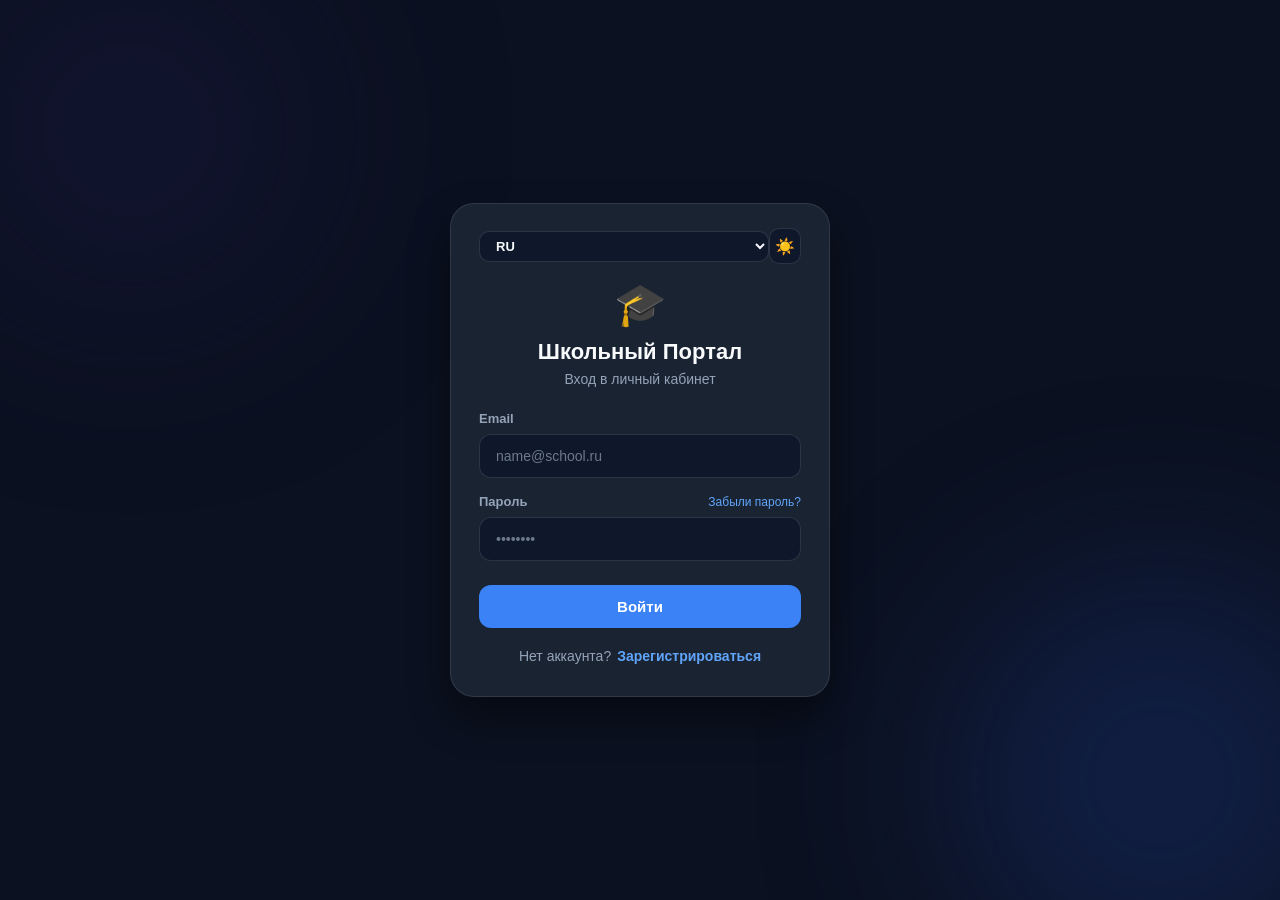
==== commit 4cf62111: "Update index.html" ====
--- a/index.html
+++ b/index.html
@@ -9,88 +9,90 @@
 </head>
 <body class="dark-theme">
 
-    <div class="auth-card">
-        <!-- Верхняя панель: Переключатель языка и темы -->
-        <div class="top-bar">
-            <select id="langSelect" class="lang-select">
-                <option value="ru">RU</option>
-                <option value="uz">UZ</option>
-                <option value="en">EN</option>
-            </select>
-            <button id="themeToggle" class="theme-btn" type="button">☀️</button>
-        </div>
-
-        <!-- Иконка шапки -->
-        <div class="academic-cap">🎓</div>
-
-        <!-- ================= БЛОК ВХОДА ================= -->
-        <div id="loginBlock">
-            <div class="auth-header">
-                <h1 id="loginTitle">Школьный Портал</h1>
-                <p id="loginSubtitle" class="subtitle">Вход в личный кабинет</p>
+    <div class="auth-container">
+        <div class="auth-card">
+            <!-- Верхняя панель: Переключатель языка и темы -->
+            <div class="top-bar">
+                <select id="langSelect" class="lang-select">
+                    <option value="ru">RU</option>
+                    <option value="uz">UZ</option>
+                    <option value="en">EN</option>
+                </select>
+                <button id="themeToggle" class="theme-btn" type="button">☀️</button>
             </div>
 
-            <form id="loginForm" class="auth-form">
-                <div class="form-group">
-                    <label id="lblLoginEmail" for="loginEmail">Email</label>
-                    <input type="email" id="loginEmail" placeholder="name@school.ru" required>
-                </div>
-
-                <div class="form-group">
-                    <div class="label-row">
-                        <label id="lblLoginPassword" for="loginPassword">Пароль</label>
-                        <a href="#" id="forgotLink" class="forgot-link">Забыли пароль?</a>
-                    </div>
-                    <input type="password" id="loginPassword" placeholder="••••••••" required>
-                </div>
-
-                <button type="submit" id="btnLogin" class="btn-primary">Войти</button>
-            </form>
-
-            <div class="auth-footer">
-                <span id="noAccountText">Нет аккаунта?</span>
-                <a href="#" id="toRegisterLink" class="link-action">Зарегистрироваться</a>
+            <!-- Иконка шапки -->
+            <div class="academic-cap">🎓</div>
+
+            <!-- ================= БЛОК ВХОДА ================= -->
+            <div id="loginBlock">
+                <div class="auth-header">
+                    <h1 id="loginTitle">Школьный Портал</h1>
+                    <p id="loginSubtitle" class="subtitle">Вход в личный кабинет</p>
+                </div>
+
+                <form id="loginForm" class="auth-form" onsubmit="event.preventDefault();">
+                    <div class="form-group">
+                        <label id="lblLoginEmail" for="loginEmail">Email</label>
+                        <input type="email" id="loginEmail" placeholder="name@school.ru" required>
+                    </div>
+
+                    <div class="form-group">
+                        <div class="label-row">
+                            <label id="lblLoginPassword" for="loginPassword">Пароль</label>
+                            <a href="#" id="forgotLink" class="forgot-link">Забыли пароль?</a>
+                        </div>
+                        <input type="password" id="loginPassword" placeholder="••••••••" required>
+                    </div>
+
+                    <button type="submit" id="btnLogin" class="btn-primary">Войти</button>
+                </form>
+
+                <div class="auth-footer">
+                    <span id="noAccountText">Нет аккаунта?</span>
+                    <a href="#" id="toRegisterLink" class="link-action">Зарегистрироваться</a>
+                </div>
             </div>
-        </div>
-
-        <!-- ================= БЛОК РЕГИСТРАЦИИ ================= -->
-        <div id="registerBlock" class="hidden">
-            <div class="auth-header">
-                <h1 id="regTitle">Школьный Портал</h1>
-                <p id="regSubtitle" class="subtitle">Создайте новый аккаунт</p>
-            </div>
-
-            <form id="registerForm" class="auth-form">
-                <div class="form-group">
-                    <label id="lblRegName" for="regName">Имя и Фамилия</label>
-                    <input type="text" id="regName" placeholder="Иван Иванов" required>
-                </div>
-
-                <div class="form-group">
-                    <label id="lblRegEmail" for="regEmail">Email</label>
-                    <input type="email" id="regEmail" placeholder="name@school.ru" required>
-                </div>
-
-                <div class="form-group">
-                    <label id="lblRegPassword" for="regPassword">Пароль</label>
-                    <input type="password" id="regPassword" placeholder="••••••••" required>
-                </div>
-
-                <div class="form-group">
-                    <label id="lblRegRole" for="regRole">Ваша роль</label>
-                    <select id="regRole" required>
-                        <option value="" disabled selected id="optRoleDefault">Выберите вашу роль</option>
-                        <option value="student" id="optRoleStudent">Ученик</option>
-                        <option value="teacher" id="optRoleTeacher">Учитель</option>
-                    </select>
-                </div>
-
-                <button type="submit" id="btnRegister" class="btn-primary">Зарегистрироваться</button>
-            </form>
-
-            <div class="auth-footer">
-                <span id="hasAccountText">Уже есть аккаунт?</span>
-                <a href="#" id="toLoginLink" class="link-action">Войти</a>
+
+            <!-- ================= БЛОК РЕГИСТРАЦИИ ================= -->
+            <div id="registerBlock" class="hidden">
+                <div class="auth-header">
+                    <h1 id="regTitle">Школьный Портал</h1>
+                    <p id="regSubtitle" class="subtitle">Создайте новый аккаунт</p>
+                </div>
+
+                <form id="registerForm" class="auth-form" onsubmit="event.preventDefault();">
+                    <div class="form-group">
+                        <label id="lblRegName" for="regName">Имя и Фамилия</label>
+                        <input type="text" id="regName" placeholder="Иван Иванов" required>
+                    </div>
+
+                    <div class="form-group">
+                        <label id="lblRegEmail" for="regEmail">Email</label>
+                        <input type="email" id="regEmail" placeholder="name@school.ru" required>
+                    </div>
+
+                    <div class="form-group">
+                        <label id="lblRegPassword" for="regPassword">Пароль</label>
+                        <input type="password" id="regPassword" placeholder="••••••••" required>
+                    </div>
+
+                    <div class="form-group">
+                        <label id="lblRegRole" for="regRole">Ваша роль</label>
+                        <select id="regRole" class="input-select" required>
+                            <option value="" disabled selected id="optRoleDefault">Выберите вашу роль</option>
+                            <option value="student" id="optRoleStudent">Ученик</option>
+                            <option value="teacher" id="optRoleTeacher">Учитель</option>
+                        </select>
+                    </div>
+
+                    <button type="submit" id="btnRegister" class="btn-primary">Зарегистрироваться</button>
+                </form>
+
+                <div class="auth-footer">
+                    <span id="hasAccountText">Уже есть аккаунт?</span>
+                    <a href="#" id="toLoginLink" class="link-action">Войти</a>
+                </div>
             </div>
         </div>
     </div>
@@ -215,6 +217,7 @@
             // Переключение темы
             themeToggle.addEventListener('click', () => {
                 document.body.classList.toggle('light-theme');
+                document.body.classList.toggle('dark-theme');
                 themeToggle.textContent = document.body.classList.contains('light-theme') ? '🌙' : '☀️';
             });
         });
